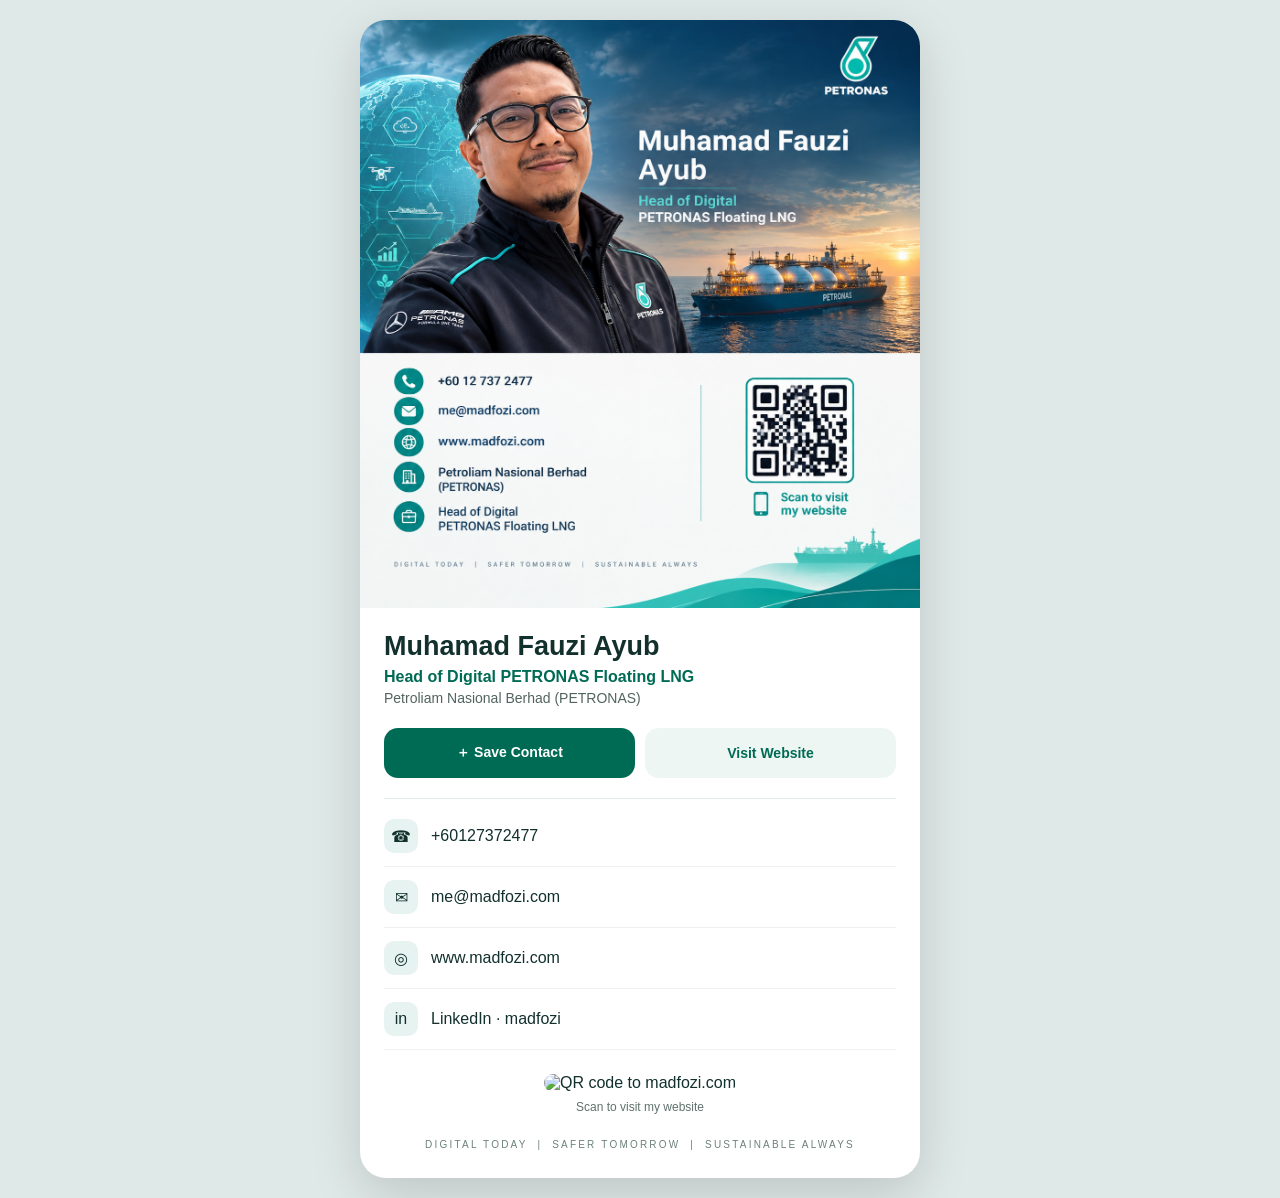
==== card.html @ 22120afb "Add files via upload" ====
<!doctype html>
<html lang="en">
<head>
<meta charset="utf-8">
<meta name="viewport" content="width=device-width, initial-scale=1, viewport-fit=cover">
<meta name="theme-color" content="#006b54">
<meta name="description" content="Muhamad Fauzi Ayub — Head of Digital PETRONAS Floating LNG">
<title>Muhamad Fauzi Ayub | Digital Contact Card</title>
<style>
*{box-sizing:border-box}
:root{--petronas:#006b54;--petronas2:#00a99d;--ink:#12302c;--soft:#eef6f4}
body{margin:0;background:#dfe9e7;color:var(--ink);font-family:-apple-system,BlinkMacSystemFont,"Segoe UI",Roboto,Arial,sans-serif}
.wrap{min-height:100vh;display:flex;justify-content:center;padding:20px}
.card{width:min(560px,100%);background:#fff;border-radius:26px;overflow:hidden;box-shadow:0 16px 50px rgba(0,0,0,.15)}
.art{display:block;width:100%;height:auto}
.content{padding:24px}
h1{font-size:27px;line-height:1.08;margin:0 0 7px}
.title{font-size:16px;font-weight:700;color:var(--petronas);margin-bottom:4px}
.company{font-size:14px;color:#52635f;margin-bottom:22px}
.actions{display:grid;grid-template-columns:1fr 1fr;gap:10px}
a.btn{display:flex;align-items:center;justify-content:center;min-height:50px;border-radius:14px;text-decoration:none;font-weight:750;font-size:14px}
.primary{background:var(--petronas);color:#fff}
.secondary{background:var(--soft);color:var(--petronas)}
.details{margin-top:20px;border-top:1px solid #e5ecea;padding-top:7px}
.row{display:flex;gap:13px;padding:13px 0;border-bottom:1px solid #edf1f0;align-items:center}
.icon{width:34px;height:34px;border-radius:10px;background:#e6f3f0;display:grid;place-items:center;font-size:16px;flex:0 0 34px}
.row a{color:var(--ink);text-decoration:none;word-break:break-word}
.qrbox{margin:24px auto 2px;text-align:center}
.qrbox img{width:145px;height:145px;border-radius:12px}
.qrbox p{margin:8px 0 0;font-size:12px;color:#60716d}
.tagline{text-align:center;margin:25px 0 4px;font-size:10px;letter-spacing:2.2px;color:#6c817d}
</style>
</head>
<body>
<div class="wrap">
<main class="card">
<img class="art" src="card-artwork.png" alt="Muhamad Fauzi Ayub digital business card artwork">
<section class="content">
<h1>Muhamad Fauzi Ayub</h1>
<div class="title">Head of Digital PETRONAS Floating LNG</div>
<div class="company">Petroliam Nasional Berhad (PETRONAS)</div>

<div class="actions">
<a class="btn primary" href="Muhamad_Fauzi_Ayub.vcf" download>＋ Save Contact</a>
<a class="btn secondary" href="https://www.madfozi.com" target="_blank" rel="noopener">Visit Website</a>
</div>

<div class="details">
<div class="row"><span class="icon">☎</span><a href="tel:+60127372477">+60127372477</a></div>
<div class="row"><span class="icon">✉</span><a href="mailto:me@madfozi.com">me@madfozi.com</a></div>
<div class="row"><span class="icon">◎</span><a href="https://www.madfozi.com" target="_blank" rel="noopener">www.madfozi.com</a></div>
<div class="row"><span class="icon">in</span><a href="https://www.linkedin.com/in/madfozi/" target="_blank" rel="noopener">LinkedIn · madfozi</a></div>
</div>

<div class="qrbox">
<img src="qr-website.png" alt="QR code to madfozi.com">
<p>Scan to visit my website</p>
</div>
<div class="tagline">DIGITAL TODAY &nbsp;|&nbsp; SAFER TOMORROW &nbsp;|&nbsp; SUSTAINABLE ALWAYS</div>
</section>
</main>
</div>
</body>
</html>
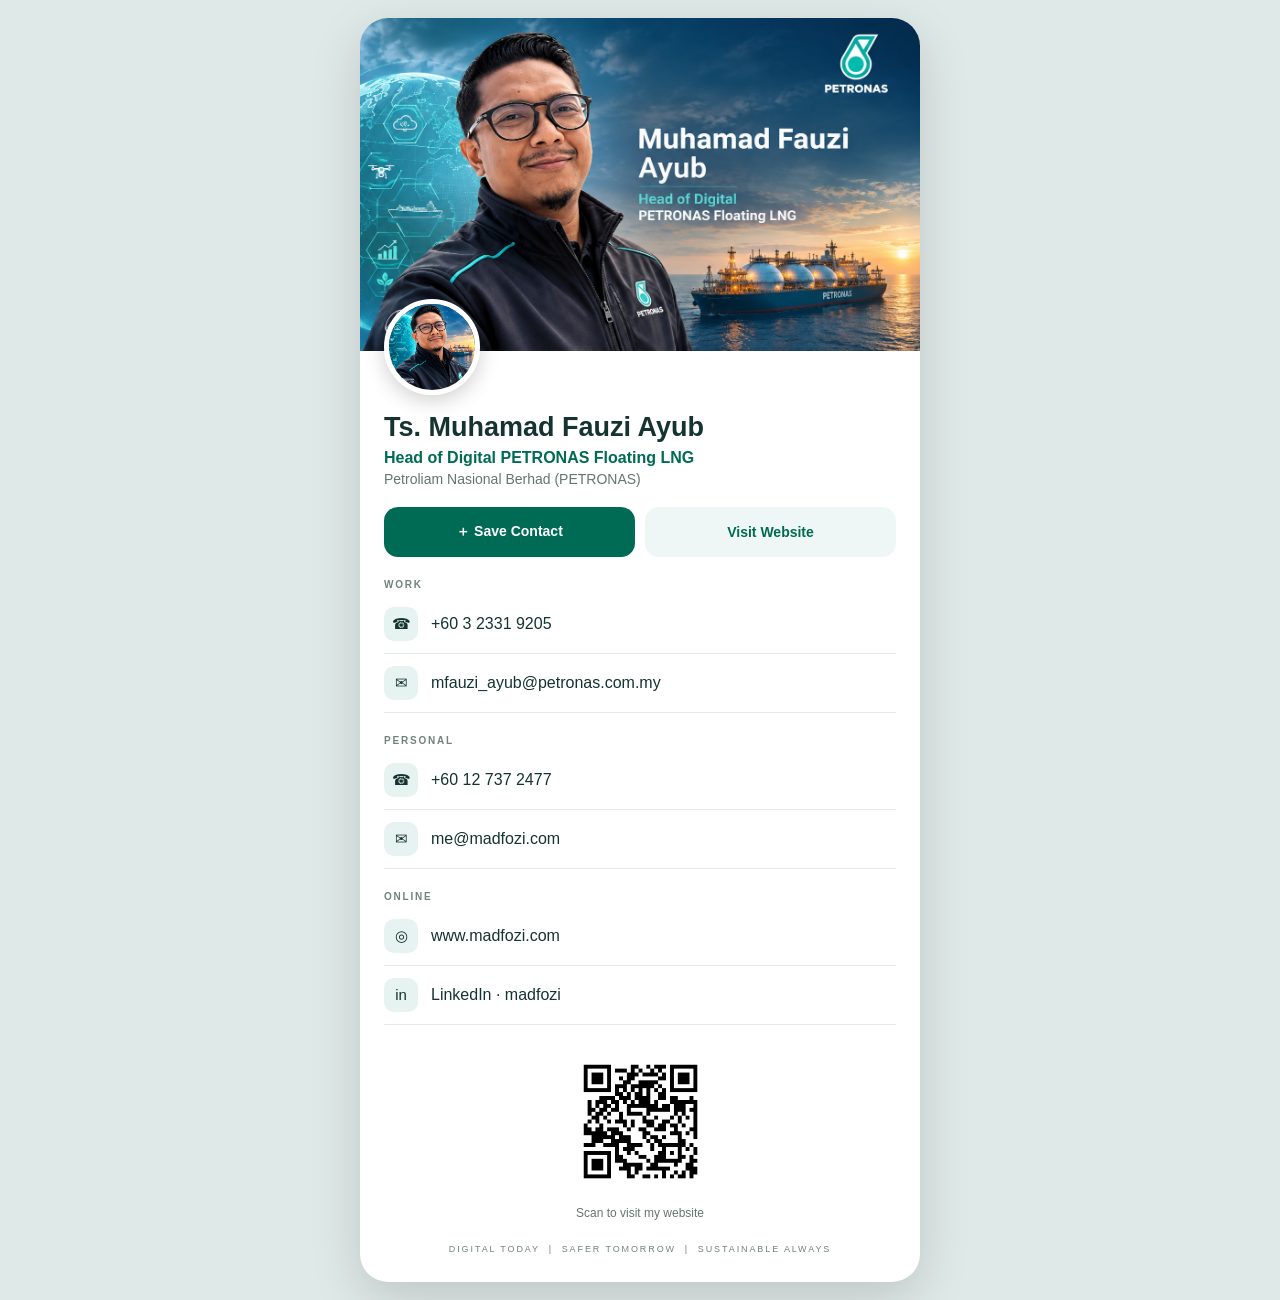
==== commit 889508c8: "Add files via upload updated with both work and personal info incorporated" ====
--- a/card.html
+++ b/card.html
@@ -2,52 +2,66 @@
 <html lang="en">
 <head>
 <meta charset="utf-8">
-<meta name="viewport" content="width=device-width, initial-scale=1, viewport-fit=cover">
+<meta name="viewport" content="width=device-width,initial-scale=1,viewport-fit=cover">
 <meta name="theme-color" content="#006b54">
 <meta name="description" content="Muhamad Fauzi Ayub — Head of Digital PETRONAS Floating LNG">
 <title>Muhamad Fauzi Ayub | Digital Contact Card</title>
 <style>
 *{box-sizing:border-box}
-:root{--petronas:#006b54;--petronas2:#00a99d;--ink:#12302c;--soft:#eef6f4}
+:root{--green:#006b54;--teal:#00a99d;--ink:#15332f;--muted:#657571;--line:#e4ece9;--soft:#eef7f5}
 body{margin:0;background:#dfe9e7;color:var(--ink);font-family:-apple-system,BlinkMacSystemFont,"Segoe UI",Roboto,Arial,sans-serif}
-.wrap{min-height:100vh;display:flex;justify-content:center;padding:20px}
-.card{width:min(560px,100%);background:#fff;border-radius:26px;overflow:hidden;box-shadow:0 16px 50px rgba(0,0,0,.15)}
+.wrap{min-height:100vh;display:flex;justify-content:center;padding:18px}
+.card{width:min(560px,100%);background:#fff;border-radius:28px;overflow:hidden;box-shadow:0 16px 50px rgba(0,0,0,.15)}
 .art{display:block;width:100%;height:auto}
-.content{padding:24px}
+.profile{padding:0 24px;margin-top:-52px;position:relative}
+.profile img{width:96px;height:96px;object-fit:cover;border-radius:50%;border:5px solid #fff;box-shadow:0 6px 20px rgba(0,0,0,.18)}
+.content{padding:14px 24px 28px}
 h1{font-size:27px;line-height:1.08;margin:0 0 7px}
-.title{font-size:16px;font-weight:700;color:var(--petronas);margin-bottom:4px}
-.company{font-size:14px;color:#52635f;margin-bottom:22px}
+.title{font-size:16px;font-weight:750;color:var(--green);margin-bottom:4px}
+.company{font-size:14px;color:var(--muted);margin-bottom:20px}
 .actions{display:grid;grid-template-columns:1fr 1fr;gap:10px}
-a.btn{display:flex;align-items:center;justify-content:center;min-height:50px;border-radius:14px;text-decoration:none;font-weight:750;font-size:14px}
-.primary{background:var(--petronas);color:#fff}
-.secondary{background:var(--soft);color:var(--petronas)}
-.details{margin-top:20px;border-top:1px solid #e5ecea;padding-top:7px}
-.row{display:flex;gap:13px;padding:13px 0;border-bottom:1px solid #edf1f0;align-items:center}
-.icon{width:34px;height:34px;border-radius:10px;background:#e6f3f0;display:grid;place-items:center;font-size:16px;flex:0 0 34px}
+.btn{display:flex;align-items:center;justify-content:center;min-height:50px;border-radius:14px;text-decoration:none;font-weight:750;font-size:14px}
+.primary{background:var(--green);color:#fff}
+.secondary{background:var(--soft);color:var(--green)}
+.section{margin-top:22px}
+.label{font-size:10px;letter-spacing:1.8px;text-transform:uppercase;color:#71837f;font-weight:800;margin:0 0 5px}
+.row{display:flex;gap:13px;padding:12px 0;border-bottom:1px solid var(--line);align-items:center}
+.icon{width:34px;height:34px;border-radius:10px;background:#e6f3f0;display:grid;place-items:center;font-size:15px;flex:0 0 34px}
 .row a{color:var(--ink);text-decoration:none;word-break:break-word}
-.qrbox{margin:24px auto 2px;text-align:center}
+.qrbox{margin:24px auto 0;text-align:center}
 .qrbox img{width:145px;height:145px;border-radius:12px}
-.qrbox p{margin:8px 0 0;font-size:12px;color:#60716d}
-.tagline{text-align:center;margin:25px 0 4px;font-size:10px;letter-spacing:2.2px;color:#6c817d}
+.qrbox p{margin:8px 0 0;font-size:12px;color:var(--muted)}
+.tagline{text-align:center;margin:24px 0 0;font-size:9px;letter-spacing:1.9px;color:#71837f}
 </style>
 </head>
 <body>
 <div class="wrap">
 <main class="card">
-<img class="art" src="card-artwork.png" alt="Muhamad Fauzi Ayub digital business card artwork">
+<img class="art" src="profile-background.png" alt="Digital PETRONAS Floating LNG themed background">
+<div class="profile"><img src="profile-photo.png" alt="Ts. Muhamad Fauzi Ayub"></div>
 <section class="content">
-<h1>Muhamad Fauzi Ayub</h1>
+<h1>Ts. Muhamad Fauzi Ayub</h1>
 <div class="title">Head of Digital PETRONAS Floating LNG</div>
 <div class="company">Petroliam Nasional Berhad (PETRONAS)</div>
-
 <div class="actions">
 <a class="btn primary" href="Muhamad_Fauzi_Ayub.vcf" download>＋ Save Contact</a>
 <a class="btn secondary" href="https://www.madfozi.com" target="_blank" rel="noopener">Visit Website</a>
 </div>
 
-<div class="details">
-<div class="row"><span class="icon">☎</span><a href="tel:+60127372477">+60127372477</a></div>
+<div class="section">
+<div class="label">Work</div>
+<div class="row"><span class="icon">☎</span><a href="tel:+60323319205">+60 3 2331 9205</a></div>
+<div class="row"><span class="icon">✉</span><a href="mailto:mfauzi_ayub@petronas.com.my">mfauzi_ayub@petronas.com.my</a></div>
+</div>
+
+<div class="section">
+<div class="label">Personal</div>
+<div class="row"><span class="icon">☎</span><a href="tel:+60127372477">+60 12 737 2477</a></div>
 <div class="row"><span class="icon">✉</span><a href="mailto:me@madfozi.com">me@madfozi.com</a></div>
+</div>
+
+<div class="section">
+<div class="label">Online</div>
 <div class="row"><span class="icon">◎</span><a href="https://www.madfozi.com" target="_blank" rel="noopener">www.madfozi.com</a></div>
 <div class="row"><span class="icon">in</span><a href="https://www.linkedin.com/in/madfozi/" target="_blank" rel="noopener">LinkedIn · madfozi</a></div>
 </div>
